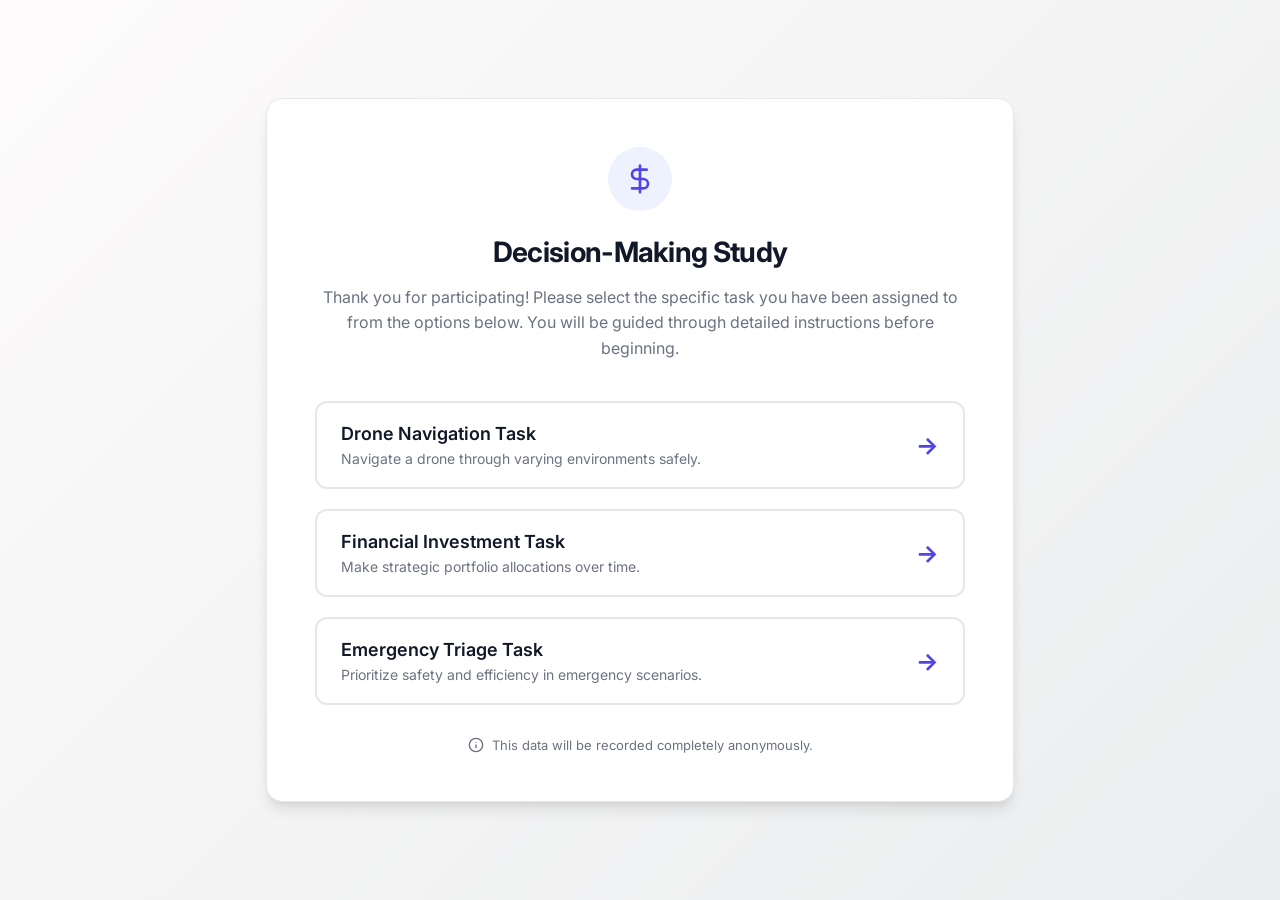
==== index.html @ 0c993181 "PNAS Human Experiment V1.1 Improve the UI design; Improve User experience; Improve task flow." ====
<!doctype html>
<html lang="en">

<head>
    <meta charset="utf-8">
    <title>Stanford Decision-Making Study</title>
    <meta name="viewport" content="width=device-width, initial-scale=1">
    <link href="https://fonts.googleapis.com/css2?family=Inter:wght@400;500;600;700&display=swap" rel="stylesheet">
    <style>
        :root {
            --primary: #4F46E5;
            --primary-hover: #4338CA;
            --secondary: #10B981;
            --secondary-hover: #059669;
            --background: #F3F4F6;
            --surface: #FFFFFF;
            --text-main: #111827;
            --text-muted: #6B7280;
            --border: #E5E7EB;
            --shadow-sm: 0 1px 2px 0 rgba(0, 0, 0, 0.05);
            --shadow-md: 0 4px 6px -1px rgba(0, 0, 0, 0.1), 0 2px 4px -1px rgba(0, 0, 0, 0.06);
            --shadow-lg: 0 10px 15px -3px rgba(0, 0, 0, 0.1), 0 4px 6px -2px rgba(0, 0, 0, 0.05);
            --radius-md: 12px;
            --radius-lg: 16px;
        }

        body {
            font-family: 'Inter', system-ui, -apple-system, sans-serif;
            margin: 0;
            color: var(--text-main);
            background: linear-gradient(135deg, #fdfbfb 0%, #ebedee 100%);
            min-height: 100vh;
            display: flex;
            flex-direction: column;
            align-items: center;
            justify-content: center;
            padding: 40px 20px;
            box-sizing: border-box;
        }

        .container {
            max-width: 650px;
            width: 100%;
            background: var(--surface);
            border: 1px solid var(--border);
            border-radius: var(--radius-lg);
            padding: 48px;
            box-shadow: var(--shadow-lg);
            text-align: center;
            animation: fadeIn 0.6s ease-out forwards;
        }

        @keyframes fadeIn {
            from {
                opacity: 0;
                transform: translateY(20px);
            }

            to {
                opacity: 1;
                transform: translateY(0);
            }
        }

        .header-icon {
            width: 64px;
            height: 64px;
            background: #EEF2FF;
            color: var(--primary);
            border-radius: 50%;
            display: flex;
            align-items: center;
            justify-content: center;
            margin: 0 auto 24px;
            font-size: 32px;
        }

        h1 {
            margin: 0 0 16px 0;
            font-size: 28px;
            font-weight: 700;
            letter-spacing: -0.025em;
            color: var(--text-main);
        }

        p.description {
            color: var(--text-muted);
            margin: 0 0 40px 0;
            font-size: 16px;
            line-height: 1.6;
        }

        .task-grid {
            display: grid;
            gap: 20px;
            grid-template-columns: 1fr;
        }

        .task-card {
            display: flex;
            align-items: center;
            justify-content: space-between;
            text-decoration: none;
            background: var(--surface);
            border: 2px solid var(--border);
            padding: 20px 24px;
            border-radius: var(--radius-md);
            transition: all 0.2s cubic-bezier(0.4, 0, 0.2, 1);
            position: relative;
            overflow: hidden;
        }

        .task-card:hover {
            border-color: var(--primary);
            box-shadow: var(--shadow-md);
            transform: translateY(-2px);
        }

        .task-card::before {
            content: '';
            position: absolute;
            top: 0;
            left: 0;
            width: 4px;
            height: 100%;
            background: var(--primary);
            transform: scaleY(0);
            transition: transform 0.2s ease;
            transform-origin: bottom;
        }

        .task-card:hover::before {
            transform: scaleY(1);
        }

        .task-info {
            text-align: left;
        }

        .task-title {
            display: block;
            font-size: 18px;
            font-weight: 600;
            color: var(--text-main);
            margin-bottom: 6px;
        }

        .task-desc {
            display: block;
            font-size: 14px;
            color: var(--text-muted);
        }

        .task-arrow {
            color: var(--primary);
            font-size: 24px;
            font-weight: 700;
            transition: transform 0.2s ease;
        }

        .task-card:hover .task-arrow {
            transform: translateX(4px);
        }

        .footer {
            margin-top: 32px;
            font-size: 13px;
            color: var(--text-muted);
            display: flex;
            align-items: center;
            justify-content: center;
            gap: 8px;
        }

        .footer svg {
            width: 16px;
            height: 16px;
        }
    </style>
</head>

<body>
    <div class="container">
        <div class="header-icon">
            <svg xmlns="http://www.w3.org/2000/svg" width="32" height="32" viewBox="0 0 24 24" fill="none"
                stroke="currentColor" stroke-width="2" stroke-linecap="round" stroke-linejoin="round">
                <path d="M12 2v20M17 5H9.5a3.5 3.5 0 0 0 0 7h5a3.5 3.5 0 0 1 0 7H6" />
            </svg>
        </div>
        <h1>Decision-Making Study</h1>
        <p class="description">Thank you for participating! Please select the specific task you have been assigned to
            from the options below. You will be guided through detailed instructions before beginning.</p>

        <div class="task-grid">
            <a href="Experiment_DSB/index.html" class="task-card">
                <div class="task-info">
                    <span class="task-title">Drone Navigation Task</span>
                    <span class="task-desc">Navigate a drone through varying environments safely.</span>
                </div>
                <div class="task-arrow">→</div>
            </a>

            <a href="Experiment_FIP/index.html" class="task-card">
                <div class="task-info">
                    <span class="task-title">Financial Investment Task</span>
                    <span class="task-desc">Make strategic portfolio allocations over time.</span>
                </div>
                <div class="task-arrow">→</div>
            </a>

            <a href="Experiment_TPB/index.html" class="task-card">
                <div class="task-info">
                    <span class="task-title">Emergency Triage Task</span>
                    <span class="task-desc">Prioritize safety and efficiency in emergency scenarios.</span>
                </div>
                <div class="task-arrow">→</div>
            </a>
        </div>

        <div class="footer">
            <svg xmlns="http://www.w3.org/2000/svg" viewBox="0 0 24 24" fill="none" stroke="currentColor"
                stroke-width="2" stroke-linecap="round" stroke-linejoin="round">
                <circle cx="12" cy="12" r="10"></circle>
                <line x1="12" y1="16" x2="12" y2="12"></line>
                <line x1="12" y1="8" x2="12.01" y2="8"></line>
            </svg>
            This data will be recorded completely anonymously.
        </div>
    </div>
</body>

</html>
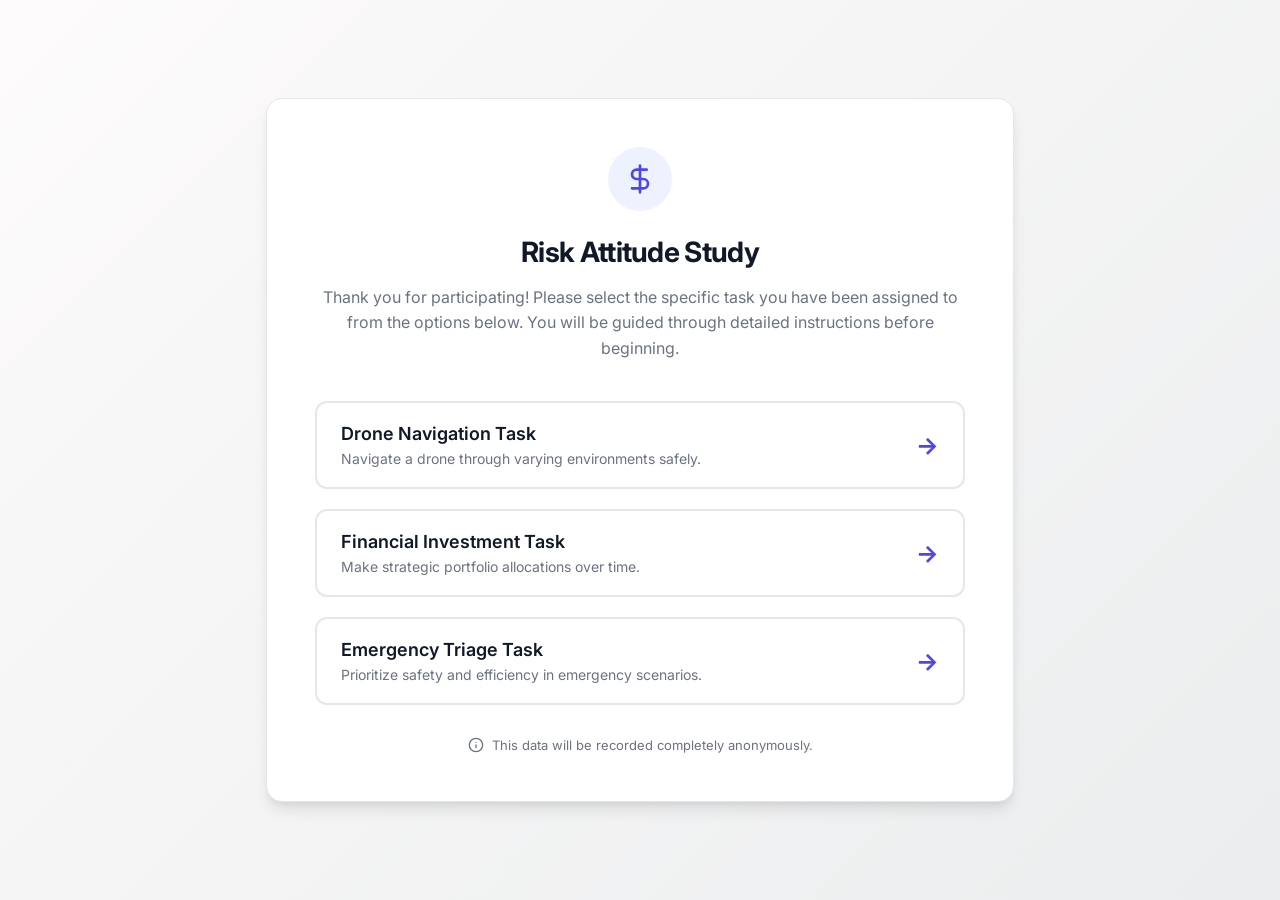
==== commit 0c445bec: "Changed the Title Name" ====
--- a/index.html
+++ b/index.html
@@ -3,7 +3,7 @@
 
 <head>
     <meta charset="utf-8">
-    <title>Stanford Decision-Making Study</title>
+    <title>Risk Attitude Study</title>
     <meta name="viewport" content="width=device-width, initial-scale=1">
     <link href="https://fonts.googleapis.com/css2?family=Inter:wght@400;500;600;700&display=swap" rel="stylesheet">
     <style>
@@ -187,7 +187,7 @@
                 <path d="M12 2v20M17 5H9.5a3.5 3.5 0 0 0 0 7h5a3.5 3.5 0 0 1 0 7H6" />
             </svg>
         </div>
-        <h1>Decision-Making Study</h1>
+        <h1>Risk Attitude Study</h1>
         <p class="description">Thank you for participating! Please select the specific task you have been assigned to
             from the options below. You will be guided through detailed instructions before beginning.</p>
 
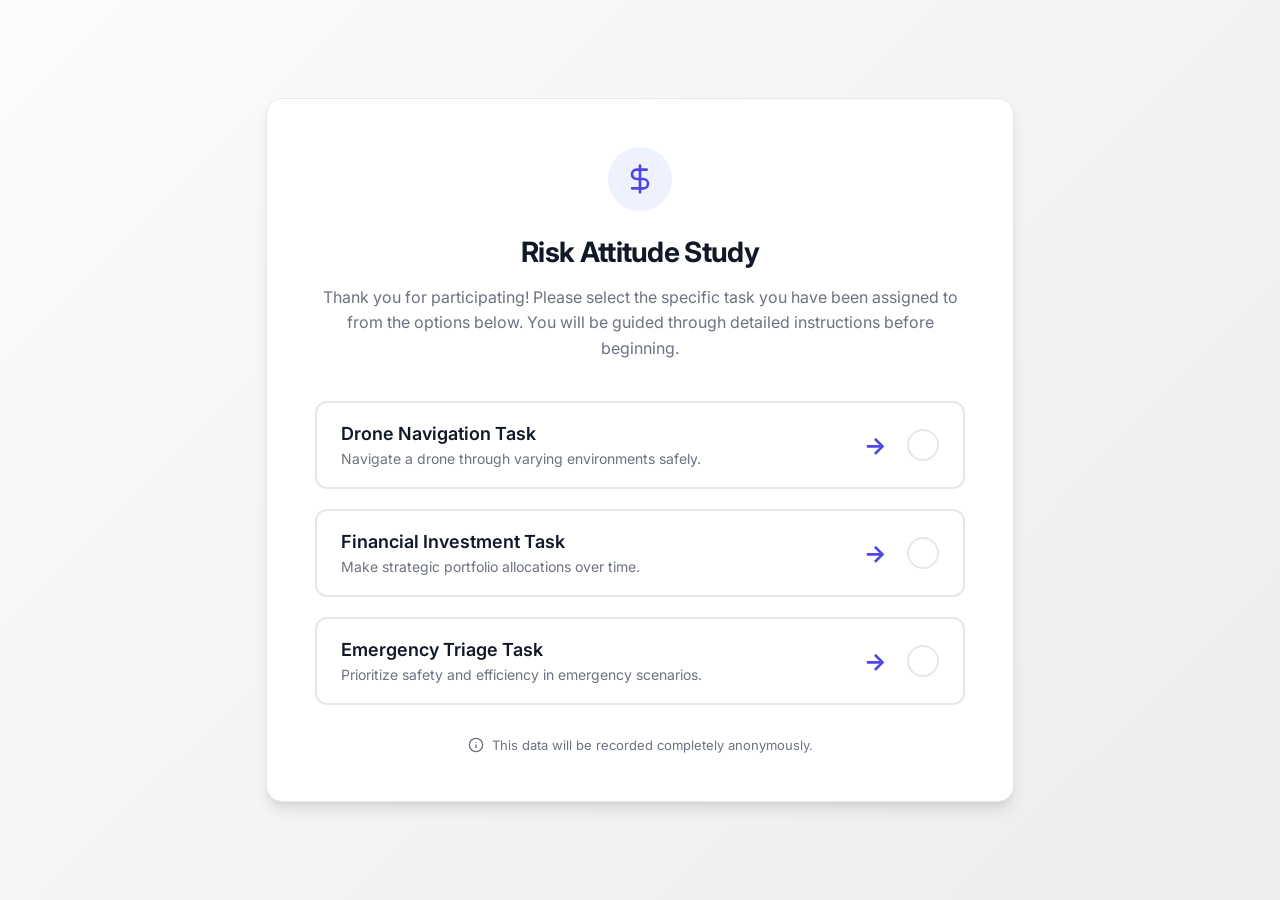
==== commit 949416d9: "Version 4.0 -Add tour session and tooltip for each experiment. -Force user to stay until they read " ====
--- a/index.html
+++ b/index.html
@@ -162,6 +162,48 @@
             transform: translateX(4px);
         }
 
+        .task-check {
+            width: 28px;
+            height: 28px;
+            border: 2px solid var(--border);
+            border-radius: 50%;
+            display: flex;
+            align-items: center;
+            justify-content: center;
+            font-size: 16px;
+            flex-shrink: 0;
+            transition: all 0.3s ease;
+            margin-left: 12px;
+        }
+
+        .task-check.done {
+            background: #10B981;
+            border-color: #10B981;
+            color: white;
+        }
+
+        .task-card.completed {
+            border-color: #10B981;
+            background: #F0FDF4;
+        }
+
+        .task-card.completed::before {
+            background: #10B981;
+        }
+
+        #allDoneMsg {
+            display: none;
+            margin-top: 24px;
+            padding: 16px 20px;
+            background: #F0FDF4;
+            border: 2px solid #10B981;
+            border-radius: var(--radius-md);
+            color: #065F46;
+            font-weight: 600;
+            font-size: 15px;
+            animation: fadeIn 0.5s ease-out;
+        }
+
         .footer {
             margin-top: 32px;
             font-size: 13px;
@@ -192,29 +234,44 @@
             from the options below. You will be guided through detailed instructions before beginning.</p>
 
         <div class="task-grid">
-            <a href="Experiment_DSB/index.html" class="task-card">
+            <a href="Experiment_DSB/index.html" class="task-card" id="card-dsb">
                 <div class="task-info">
                     <span class="task-title">Drone Navigation Task</span>
                     <span class="task-desc">Navigate a drone through varying environments safely.</span>
                 </div>
-                <div class="task-arrow">→</div>
+                <div style="display:flex;align-items:center;gap:8px;">
+                    <div class="task-arrow">→</div>
+                    <div class="task-check" id="check-dsb"></div>
+                </div>
             </a>
 
-            <a href="Experiment_FIP/index.html" class="task-card">
+            <a href="Experiment_FIP/index.html" class="task-card" id="card-fip">
                 <div class="task-info">
                     <span class="task-title">Financial Investment Task</span>
                     <span class="task-desc">Make strategic portfolio allocations over time.</span>
                 </div>
-                <div class="task-arrow">→</div>
+                <div style="display:flex;align-items:center;gap:8px;">
+                    <div class="task-arrow">→</div>
+                    <div class="task-check" id="check-fip"></div>
+                </div>
             </a>
 
-            <a href="Experiment_TPB/index.html" class="task-card">
+            <a href="Experiment_TPB/index.html" class="task-card" id="card-tpb">
                 <div class="task-info">
                     <span class="task-title">Emergency Triage Task</span>
                     <span class="task-desc">Prioritize safety and efficiency in emergency scenarios.</span>
                 </div>
-                <div class="task-arrow">→</div>
+                <div style="display:flex;align-items:center;gap:8px;">
+                    <div class="task-arrow">→</div>
+                    <div class="task-check" id="check-tpb"></div>
+                </div>
             </a>
+        </div>
+
+        <div id="allDoneMsg">
+            ✅ All tasks complete! Redirecting to Prolific in <span id="prolificCountdown">5</span>s…
+            <br><br>
+            <a href="https://www.prolific.com/" style="color:#065F46;">Click here if not redirected automatically</a>
         </div>
 
         <div class="footer">
@@ -227,6 +284,44 @@
             This data will be recorded completely anonymously.
         </div>
     </div>
+
+    <script>
+        (function () {
+            const tasks = [
+                { key: 'task_complete_dsb', cardId: 'card-dsb', checkId: 'check-dsb' },
+                { key: 'task_complete_fip', cardId: 'card-fip', checkId: 'check-fip' },
+                { key: 'task_complete_tpb', cardId: 'card-tpb', checkId: 'check-tpb' },
+            ];
+
+            let allDone = true;
+            tasks.forEach(({ key, cardId, checkId }) => {
+                const done = localStorage.getItem(key) === 'true';
+                if (done) {
+                    const card = document.getElementById(cardId);
+                    const check = document.getElementById(checkId);
+                    if (card) card.classList.add('completed');
+                    if (check) { check.classList.add('done'); check.textContent = '✓'; }
+                } else {
+                    allDone = false;
+                }
+            });
+
+            if (allDone) {
+                const banner = document.getElementById('allDoneMsg');
+                if (banner) banner.style.display = 'block';
+                let sec = 5;
+                const countdownEl = document.getElementById('prolificCountdown');
+                const timer = setInterval(() => {
+                    sec--;
+                    if (countdownEl) countdownEl.textContent = sec;
+                    if (sec <= 0) {
+                        clearInterval(timer);
+                        window.location.href = 'https://www.prolific.com/';
+                    }
+                }, 1000);
+            }
+        })();
+    </script>
 </body>
 
 </html>
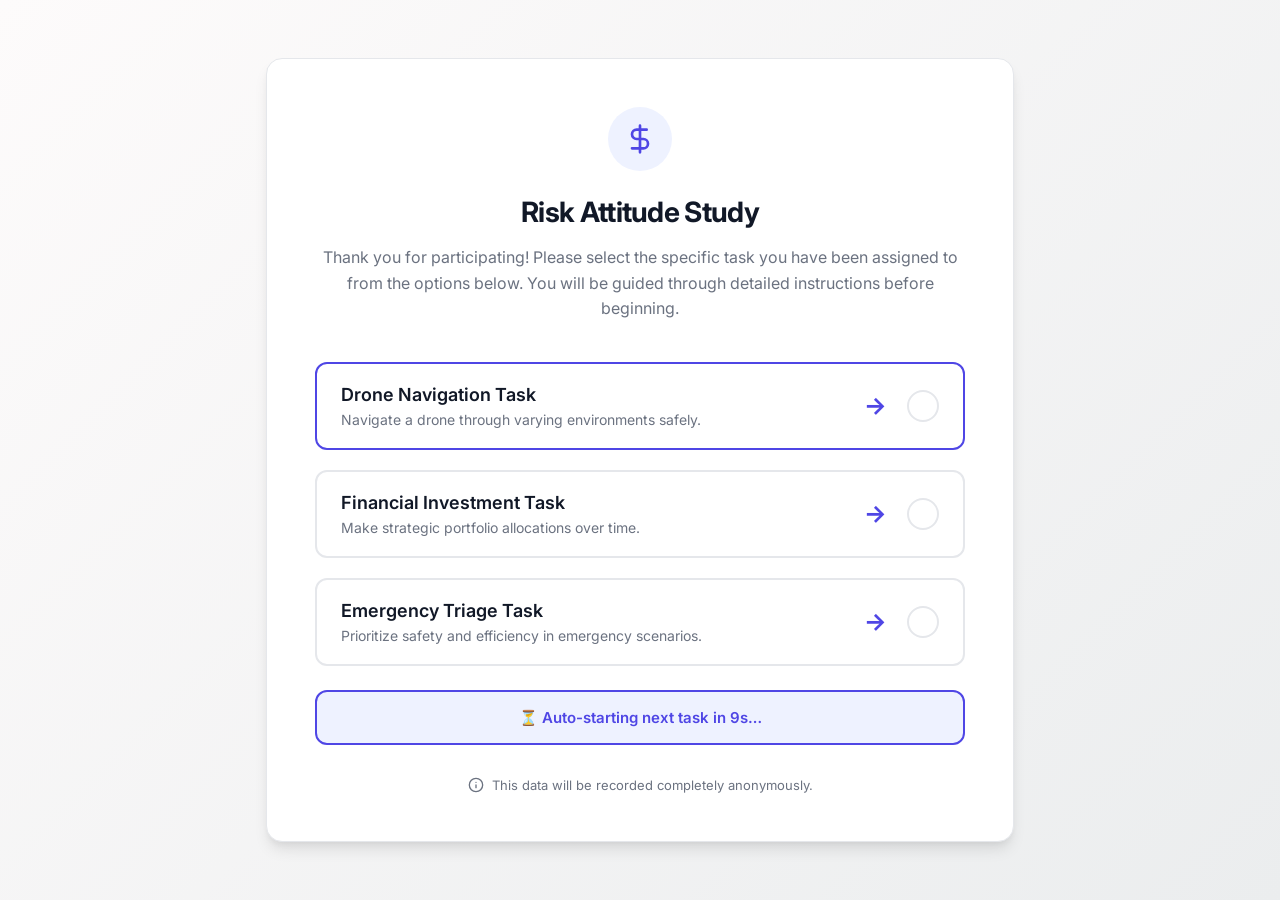
==== commit 09f11ba0: "Version 5 -Add 3s Timeout for each tooltip in tour session. -Add 60s Timeout for each trial for all" ====
--- a/index.html
+++ b/index.html
@@ -274,6 +274,11 @@
             <a href="https://www.prolific.com/" style="color:#065F46;">Click here if not redirected automatically</a>
         </div>
 
+        <div id="autoRedirectMsg"
+            style="display:none; margin-top:24px; padding:16px 20px; background:#EEF2FF; border:2px solid var(--primary); border-radius:var(--radius-md); color:var(--primary); font-weight:600; font-size:15px; animation:fadeIn 0.5s ease-out;">
+            ⏳ Auto-starting next task in <span id="autoRedirectCountdown">10</span>s…
+        </div>
+
         <div class="footer">
             <svg xmlns="http://www.w3.org/2000/svg" viewBox="0 0 24 24" fill="none" stroke="currentColor"
                 stroke-width="2" stroke-linecap="round" stroke-linejoin="round">
@@ -288,13 +293,14 @@
     <script>
         (function () {
             const tasks = [
-                { key: 'task_complete_dsb', cardId: 'card-dsb', checkId: 'check-dsb' },
-                { key: 'task_complete_fip', cardId: 'card-fip', checkId: 'check-fip' },
-                { key: 'task_complete_tpb', cardId: 'card-tpb', checkId: 'check-tpb' },
+                { key: 'task_complete_dsb', cardId: 'card-dsb', checkId: 'check-dsb', href: 'Experiment_DSB/index.html' },
+                { key: 'task_complete_fip', cardId: 'card-fip', checkId: 'check-fip', href: 'Experiment_FIP/index.html' },
+                { key: 'task_complete_tpb', cardId: 'card-tpb', checkId: 'check-tpb', href: 'Experiment_TPB/index.html' },
             ];
 
             let allDone = true;
-            tasks.forEach(({ key, cardId, checkId }) => {
+            let firstIncomplete = null;
+            tasks.forEach(({ key, cardId, checkId, href }) => {
                 const done = localStorage.getItem(key) === 'true';
                 if (done) {
                     const card = document.getElementById(cardId);
@@ -303,6 +309,7 @@
                     if (check) { check.classList.add('done'); check.textContent = '✓'; }
                 } else {
                     allDone = false;
+                    if (!firstIncomplete) firstIncomplete = { cardId, href };
                 }
             });
 
@@ -319,6 +326,26 @@
                         window.location.href = 'https://www.prolific.com/';
                     }
                 }, 1000);
+            } else if (firstIncomplete) {
+                // Auto-redirect to first incomplete experiment after 10 seconds
+                const autoMsg = document.getElementById('autoRedirectMsg');
+                const countdownSpan = document.getElementById('autoRedirectCountdown');
+                if (autoMsg) autoMsg.style.display = 'block';
+
+                // Highlight the target card
+                const targetCard = document.getElementById(firstIncomplete.cardId);
+                if (targetCard) targetCard.style.borderColor = 'var(--primary)';
+
+                let sec = 10;
+                if (countdownSpan) countdownSpan.textContent = sec;
+                const timer = setInterval(() => {
+                    sec--;
+                    if (countdownSpan) countdownSpan.textContent = sec;
+                    if (sec <= 0) {
+                        clearInterval(timer);
+                        window.location.href = firstIncomplete.href;
+                    }
+                }, 1000);
             }
         })();
     </script>
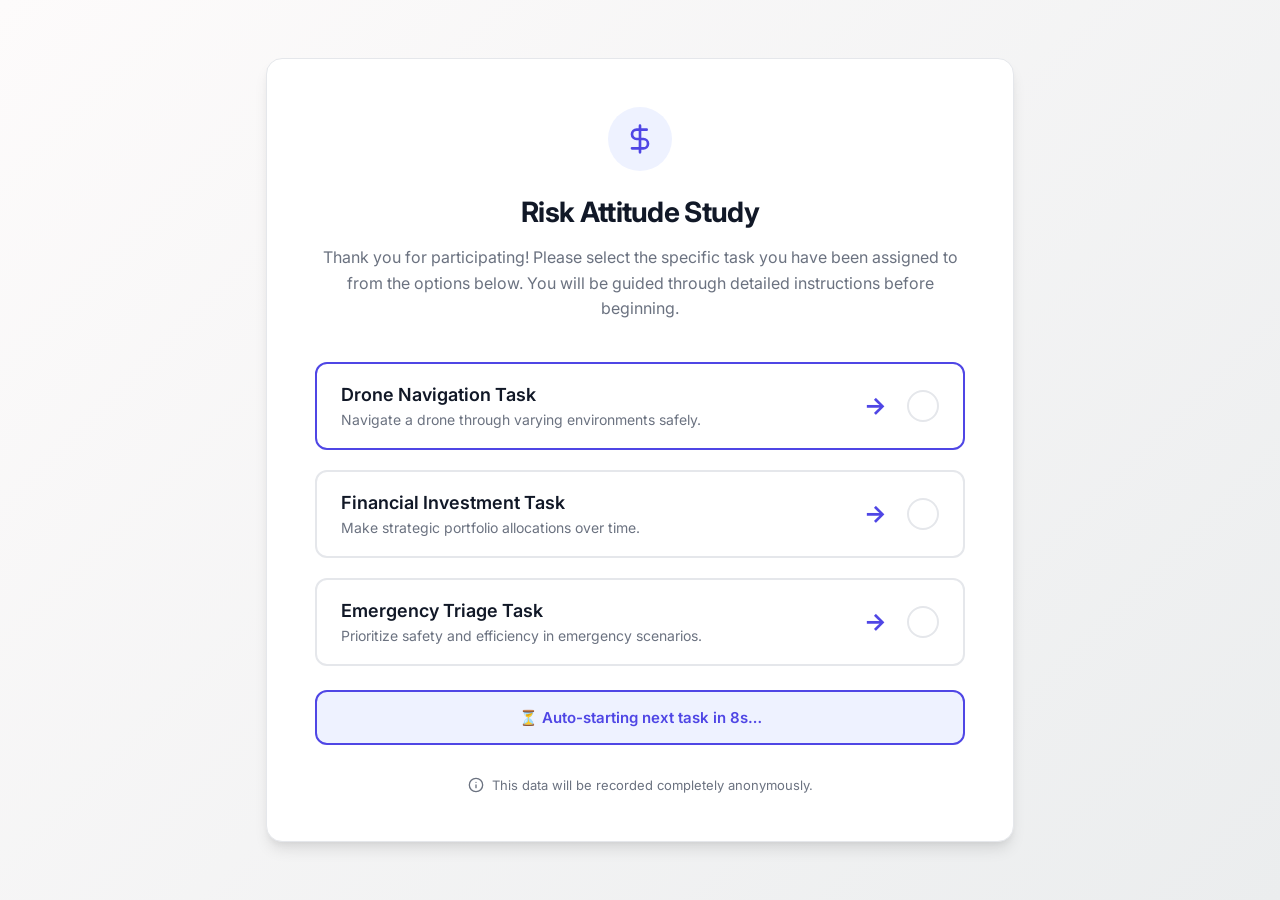
==== commit 9bf53fcf: "Add files via upload -Redirect time reduced from 5s to 3s." ====
--- a/index.html
+++ b/index.html
@@ -269,9 +269,10 @@
         </div>
 
         <div id="allDoneMsg">
-            ✅ All tasks complete! Redirecting to Prolific in <span id="prolificCountdown">5</span>s…
+            ✅ All tasks complete! Redirecting to Prolific in <span id="prolificCountdown">3</span>s…
             <br><br>
-            <a href="https://www.prolific.com/" style="color:#065F46;">Click here if not redirected automatically</a>
+            <a href="https://app.prolific.com/submissions/complete?cc=CMRMYHFS" style="color:#065F46;">Click here if not
+                redirected automatically</a>
         </div>
 
         <div id="autoRedirectMsg"
@@ -316,14 +317,14 @@
             if (allDone) {
                 const banner = document.getElementById('allDoneMsg');
                 if (banner) banner.style.display = 'block';
-                let sec = 5;
+                let sec = 3;
                 const countdownEl = document.getElementById('prolificCountdown');
                 const timer = setInterval(() => {
                     sec--;
                     if (countdownEl) countdownEl.textContent = sec;
                     if (sec <= 0) {
                         clearInterval(timer);
-                        window.location.href = 'https://www.prolific.com/';
+                        window.location.href = 'https://app.prolific.com/submissions/complete?cc=CMRMYHFS';
                     }
                 }, 1000);
             } else if (firstIncomplete) {
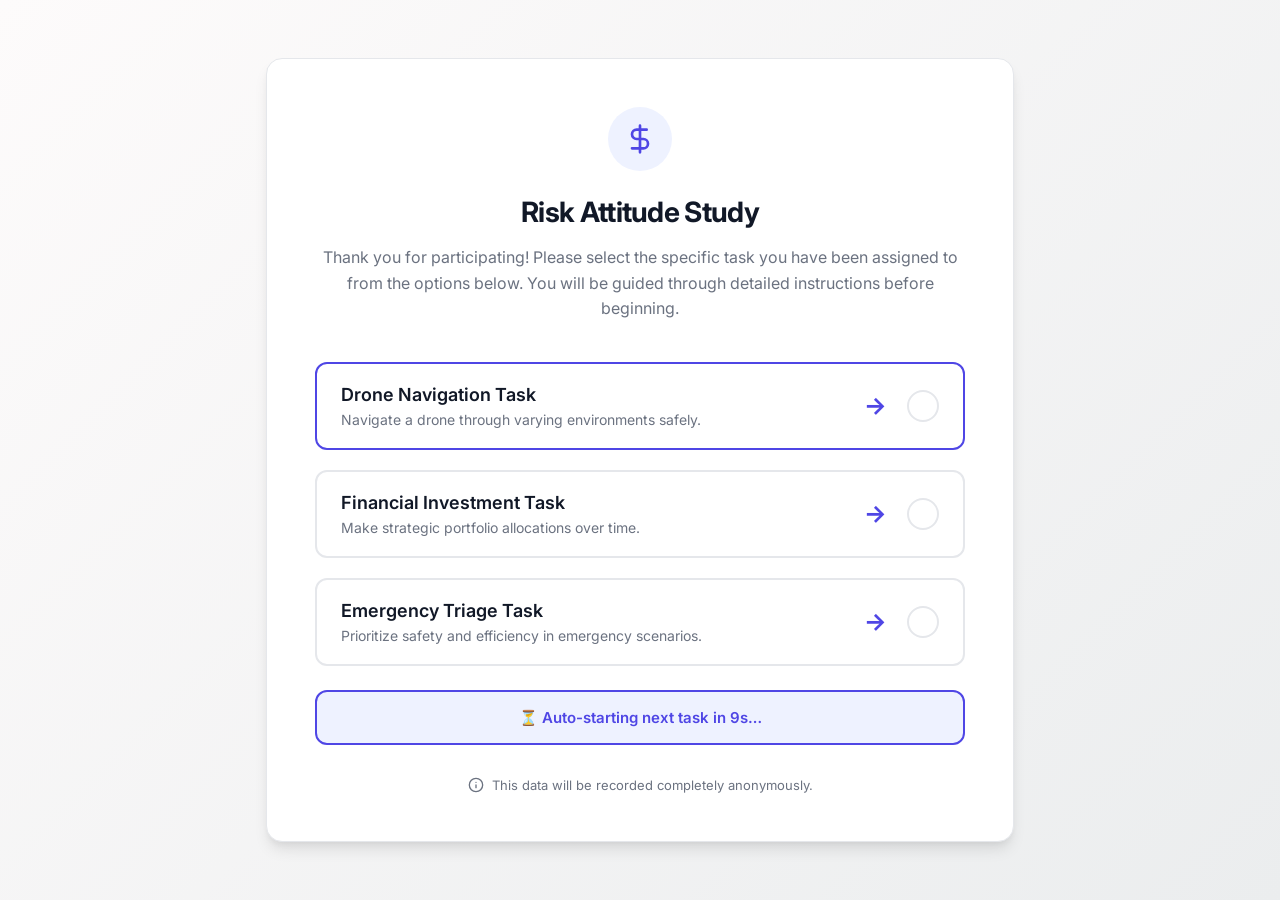
==== commit 031028d5: "Update data collection methodology. -Prevent Multiple Submission -Add Subject ID for data collected" ====
--- a/index.html
+++ b/index.html
@@ -291,8 +291,11 @@
         </div>
     </div>
 
+    <script src="assets/subject-id.js"></script>
     <script>
         (function () {
+            const WEBHOOK_URL = "https://script.google.com/macros/s/AKfycbzyZHP0KBEsq0hnyFrE8sWIVuZFFHIbhvngklXmiAojQa_y6ZYbiL9bjZQmGJXV2yXK/exec";
+
             const tasks = [
                 { key: 'task_complete_dsb', cardId: 'card-dsb', checkId: 'check-dsb', href: 'Experiment_DSB/index.html' },
                 { key: 'task_complete_fip', cardId: 'card-fip', checkId: 'check-fip', href: 'Experiment_FIP/index.html' },
@@ -315,18 +318,62 @@
             });
 
             if (allDone) {
+                // All three experiments done — package and submit unified data
                 const banner = document.getElementById('allDoneMsg');
-                if (banner) banner.style.display = 'block';
-                let sec = 3;
-                const countdownEl = document.getElementById('prolificCountdown');
-                const timer = setInterval(() => {
-                    sec--;
-                    if (countdownEl) countdownEl.textContent = sec;
-                    if (sec <= 0) {
-                        clearInterval(timer);
-                        window.location.href = 'https://app.prolific.com/submissions/complete?cc=CMRMYHFS';
+                if (banner) {
+                    banner.style.display = 'block';
+                    banner.innerHTML = '⏳ All tasks complete! Submitting data…';
+                }
+
+                // Build unified payload
+                const subjectId = window.SUBJECT_ID || localStorage.getItem('subject_id') || 'unknown';
+                let dsbData = null, fipData = null, tpbData = null;
+                try { dsbData = JSON.parse(localStorage.getItem('experiment_data_dsb') || 'null'); } catch (e) { }
+                try { fipData = JSON.parse(localStorage.getItem('experiment_data_fip') || 'null'); } catch (e) { }
+                try { tpbData = JSON.parse(localStorage.getItem('experiment_data_tpb') || 'null'); } catch (e) { }
+
+                const payload = {
+                    experimentId: "ALL",
+                    subjectId: subjectId,
+                    timestamp: new Date().toLocaleString() + ' ' + Intl.DateTimeFormat().resolvedOptions().timeZone,
+                    dsb: dsbData ? JSON.stringify(dsbData) : null,
+                    fip: fipData ? JSON.stringify(fipData) : null,
+                    tpb: tpbData ? JSON.stringify(tpbData) : null
+                };
+
+                fetch(WEBHOOK_URL, {
+                    method: "POST",
+                    mode: "no-cors",
+                    headers: { "Content-Type": "text/plain;charset=utf-8" },
+                    body: JSON.stringify(payload)
+                }).then(() => {
+                    // Mark as fully submitted so next visit resets
+                    localStorage.setItem('all_submitted', 'true');
+
+                    if (banner) {
+                        banner.innerHTML = '✅ All tasks complete! Redirecting to Prolific in <span id="prolificCountdown">3</span>s…<br><br><a href="https://app.prolific.com/submissions/complete?cc=CMRMYHFS" style="color:#065F46;">Click here if not redirected automatically</a>';
                     }
-                }, 1000);
+                    let sec = 3;
+                    const countdownEl = document.getElementById('prolificCountdown');
+                    const timer = setInterval(() => {
+                        sec--;
+                        if (countdownEl) countdownEl.textContent = sec;
+                        if (sec <= 0) {
+                            clearInterval(timer);
+                            window.location.href = 'https://app.prolific.com/submissions/complete?cc=CMRMYHFS';
+                        }
+                    }, 1000);
+                }).catch((err) => {
+                    console.error('Unified submission failed:', err);
+                    if (banner) {
+                        banner.innerHTML = '⚠️ Data submission failed. Please <a href="https://app.prolific.com/submissions/complete?cc=CMRMYHFS" style="color:#065F46;">click here</a> to finish.';
+                        banner.style.background = '#FEF2F2';
+                        banner.style.borderColor = '#EF4444';
+                        banner.style.color = '#991B1B';
+                    }
+                    // Still mark as submitted to prevent re-run
+                    localStorage.setItem('all_submitted', 'true');
+                });
             } else if (firstIncomplete) {
                 // Auto-redirect to first incomplete experiment after 10 seconds
                 const autoMsg = document.getElementById('autoRedirectMsg');
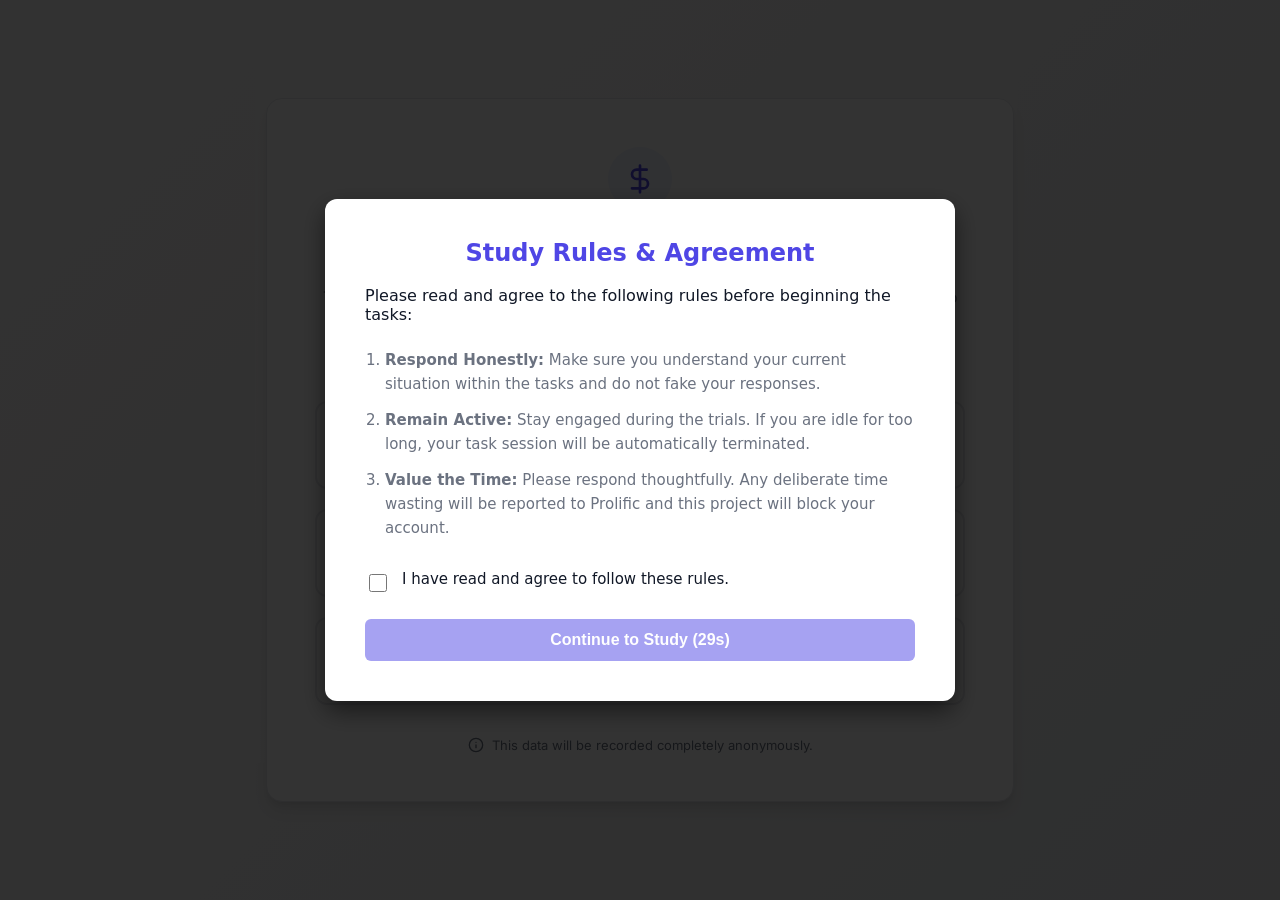
==== commit 82eef503: "Version 5" ====
--- a/index.html
+++ b/index.html
@@ -182,6 +182,17 @@
             color: white;
         }
 
+        .task-check.selected {
+            background: var(--primary);
+            border-color: var(--primary);
+            box-shadow: inset 0 0 0 4px white;
+        }
+
+        .task-card.selected {
+            border-color: var(--primary);
+            background: #EEF2FF;
+        }
+
         .task-card.completed {
             border-color: #10B981;
             background: #F0FDF4;
@@ -222,6 +233,37 @@
 </head>
 
 <body>
+    <!-- Agreement Modal -->
+    <div id="agreementModal"
+        style="display:none; position:fixed; top:0; left:0; width:100vw; height:100vh; background:rgba(0,0,0,0.8); z-index:99999; align-items:center; justify-content:center;">
+        <div
+            style="background:white; padding:40px; border-radius:12px; max-width:550px; width:90%; font-family:system-ui, sans-serif; box-shadow:0 10px 25px rgba(0,0,0,0.5); text-align:left;">
+            <h2 style="margin-top:0; color:var(--primary); font-size:24px; text-align:center;">Study Rules & Agreement
+            </h2>
+            <p style="font-size:16px; margin-bottom:24px; color:var(--text-main);">Please read and agree to the
+                following rules before beginning the tasks:</p>
+            <ol
+                style="font-size:15px; line-height:1.6; color:var(--text-muted); padding-left:20px; margin-bottom:30px;">
+                <li style="margin-bottom:12px;"><strong>Respond Honestly:</strong> Make sure you understand your current
+                    situation within the tasks and do not fake your responses.</li>
+                <li style="margin-bottom:12px;"><strong>Remain Active:</strong> Stay engaged during the trials. If you
+                    are idle for too long, your task session will be automatically terminated.</li>
+                <li style="margin-bottom:12px;"><strong>Value the Time:</strong> Please respond thoughtfully. Any
+                    deliberate time wasting will be reported to Prolific and this project will block your account.</li>
+            </ol>
+            <div style="margin-bottom:24px; display:flex; align-items:flex-start; gap:12px;">
+                <input type="checkbox" id="agreeCheck" style="margin-top:4px; width:18px; height:18px; cursor:pointer;">
+                <label for="agreeCheck"
+                    style="font-size:15px; color:var(--text-main); cursor:pointer; font-weight:500;">I have read and
+                    agree to follow these rules.</label>
+            </div>
+            <div style="display:flex; justify-content:center; margin-top:12px;">
+                <button id="agreeBtn" disabled
+                    style="background:var(--primary); color:white; border:none; padding:12px 24px; font-size:16px; border-radius:6px; cursor:not-allowed; font-weight:bold; flex:1; opacity:0.5; transition:all 0.2s;">Continue
+                    to Study (30s)</button>
+            </div>
+        </div>
+    </div>
     <div class="container">
         <div class="header-icon">
             <svg xmlns="http://www.w3.org/2000/svg" width="32" height="32" viewBox="0 0 24 24" fill="none"
@@ -276,8 +318,9 @@
         </div>
 
         <div id="autoRedirectMsg"
-            style="display:none; margin-top:24px; padding:16px 20px; background:#EEF2FF; border:2px solid var(--primary); border-radius:var(--radius-md); color:var(--primary); font-weight:600; font-size:15px; animation:fadeIn 0.5s ease-out;">
-            ⏳ Auto-starting next task in <span id="autoRedirectCountdown">10</span>s…
+            style="display:none; margin-top:24px; text-align:center; color:var(--text-muted); font-size:15px; animation:fadeIn 0.5s ease-out;">
+            ⏳ Auto-starting next task in <span id="autoRedirectCountdown"
+                style="font-weight:bold; color:var(--primary);">10</span>s...
         </div>
 
         <div class="footer">
@@ -294,6 +337,51 @@
     <script src="assets/subject-id.js"></script>
     <script>
         (function () {
+            // Agreement Modal Logic
+            if (!sessionStorage.getItem('agreed_to_rules')) {
+                const modal = document.getElementById('agreementModal');
+                const check = document.getElementById('agreeCheck');
+                const btnAgree = document.getElementById('agreeBtn');
+
+                modal.style.display = 'flex';
+
+                check.addEventListener('change', (e) => {
+                    if (e.target.checked) {
+                        btnAgree.disabled = false;
+                        btnAgree.style.opacity = '1';
+                        btnAgree.style.cursor = 'pointer';
+                    } else {
+                        btnAgree.disabled = true;
+                        btnAgree.style.opacity = '0.5';
+                        btnAgree.style.cursor = 'not-allowed';
+                    }
+                });
+
+                let agreeTimer;
+                let agreeTime = 30;
+
+                const proceed = () => {
+                    clearInterval(agreeTimer);
+                    sessionStorage.setItem('agreed_to_rules', 'true');
+                    modal.style.display = 'none';
+                    if (typeof startAutoRedirect !== 'undefined' && startAutoRedirect && firstIncomplete) {
+                        startAutoRedirect(firstIncomplete);
+                    }
+                };
+
+                btnAgree.addEventListener('click', proceed);
+
+                agreeTimer = setInterval(() => {
+                    agreeTime--;
+                    if (agreeTime <= 0) {
+                        clearInterval(agreeTimer);
+                        proceed();
+                    } else {
+                        btnAgree.innerText = `Continue to Study (${agreeTime}s)`;
+                    }
+                }, 1000);
+            }
+
             const WEBHOOK_URL = "https://script.google.com/macros/s/AKfycbzyZHP0KBEsq0hnyFrE8sWIVuZFFHIbhvngklXmiAojQa_y6ZYbiL9bjZQmGJXV2yXK/exec";
 
             const tasks = [
@@ -375,14 +463,26 @@
                     localStorage.setItem('all_submitted', 'true');
                 });
             } else if (firstIncomplete) {
-                // Auto-redirect to first incomplete experiment after 10 seconds
+                if (sessionStorage.getItem('agreed_to_rules')) {
+                    startAutoRedirect(firstIncomplete);
+                }
+            }
+
+            // Define auto-redirect function
+            function startAutoRedirect(target) {
+                if (window.autoRedirectTimerActive) return;
+                window.autoRedirectTimerActive = true;
+
                 const autoMsg = document.getElementById('autoRedirectMsg');
                 const countdownSpan = document.getElementById('autoRedirectCountdown');
                 if (autoMsg) autoMsg.style.display = 'block';
 
-                // Highlight the target card
-                const targetCard = document.getElementById(firstIncomplete.cardId);
-                if (targetCard) targetCard.style.borderColor = 'var(--primary)';
+                // Highlight the target card and make it look selected
+                const targetCard = document.getElementById(target.cardId);
+                const targetCheck = document.getElementById(target.checkId);
+
+                if (targetCard) targetCard.classList.add('selected');
+                if (targetCheck) targetCheck.classList.add('selected');
 
                 let sec = 10;
                 if (countdownSpan) countdownSpan.textContent = sec;
@@ -391,7 +491,7 @@
                     if (countdownSpan) countdownSpan.textContent = sec;
                     if (sec <= 0) {
                         clearInterval(timer);
-                        window.location.href = firstIncomplete.href;
+                        window.location.href = target.href;
                     }
                 }, 1000);
             }
